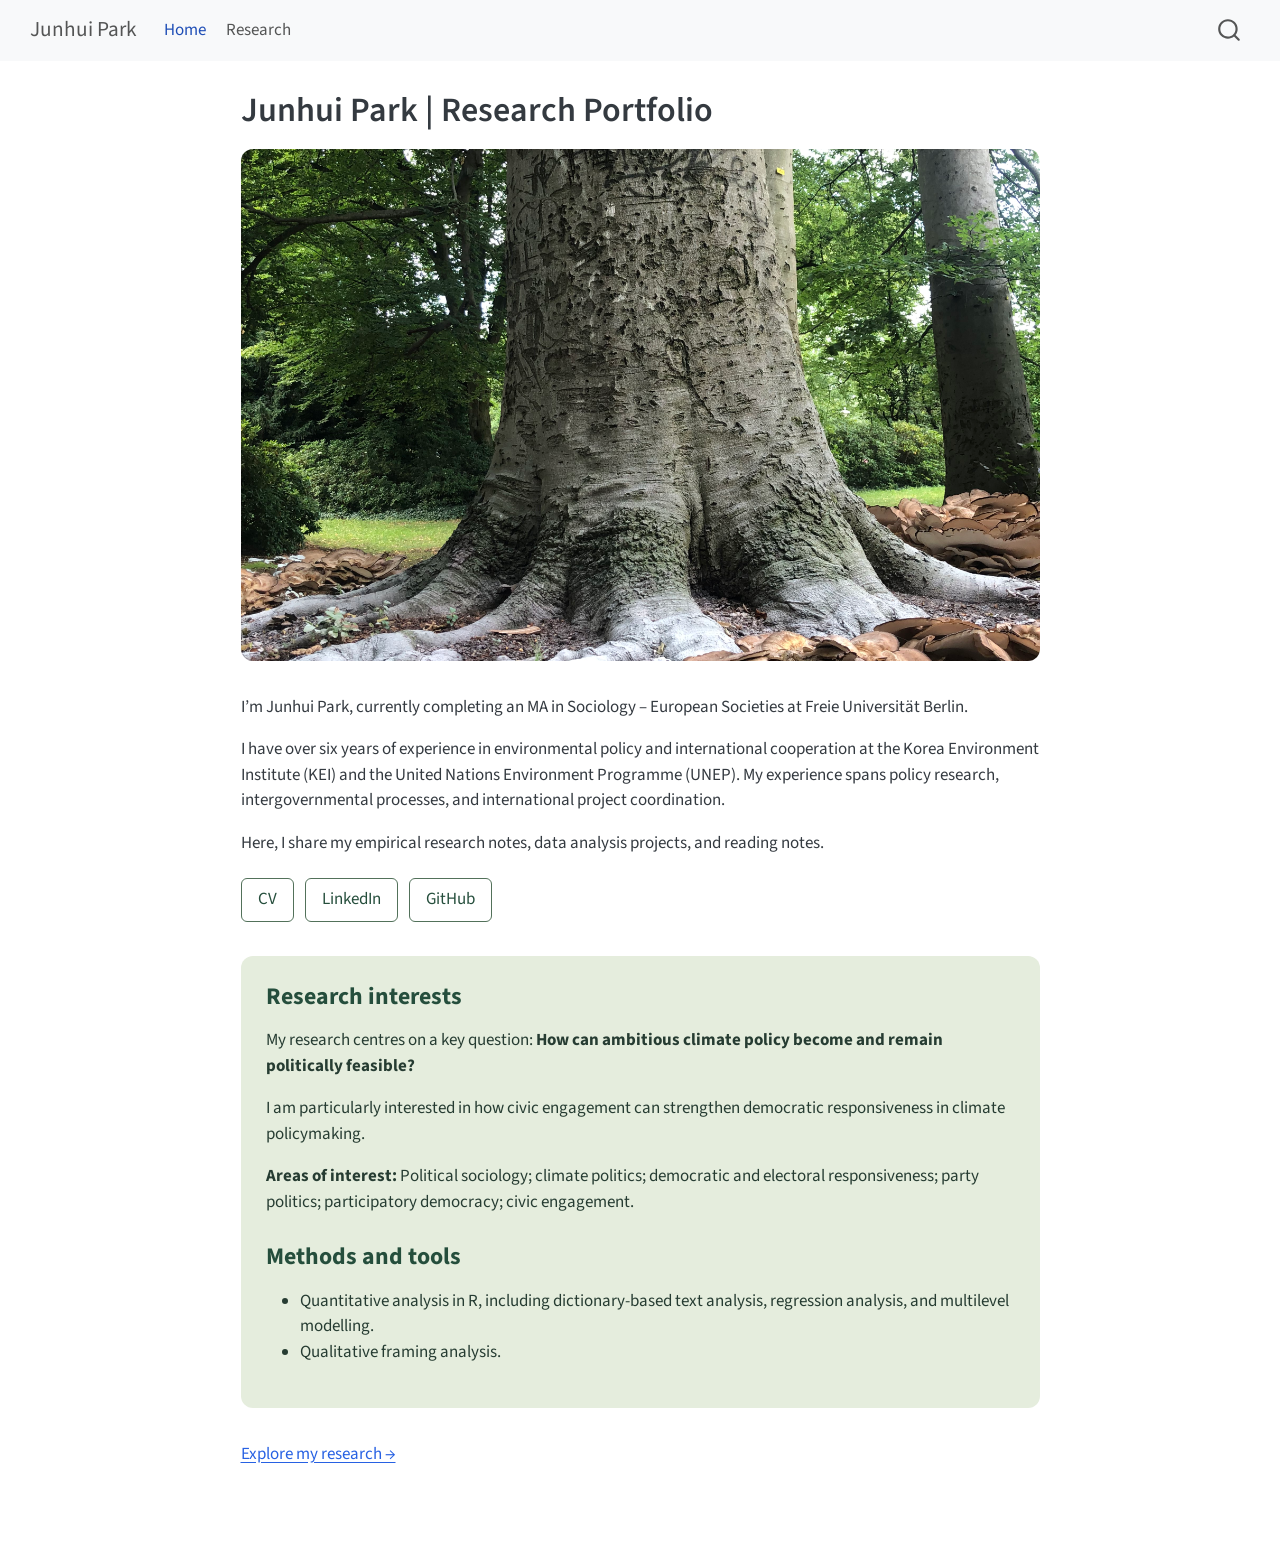
==== docs/index.html @ 2f79272e "Add Quarto research portfolio" ====
<!DOCTYPE html>
<html xmlns="http://www.w3.org/1999/xhtml" lang="en" xml:lang="en"><head>

<meta charset="utf-8">
<meta name="generator" content="quarto-1.10.18">

<meta name="viewport" content="width=device-width, initial-scale=1.0, user-scalable=yes">


<title>Junhui Park | Research Portfolio – Junhui Park</title>
<style>
/* Default styles provided by pandoc.
** See https://pandoc.org/MANUAL.html#variables-for-html for config info.
*/
span.smallcaps{font-variant: small-caps;}
div.columns{display: flex; gap: 1.5em;}
div.column{flex: auto;}
@media screen {
div.columns{gap: min(4vw, 1.5em);}
div.column{overflow-x: auto;}
}
div.hanging-indent{margin-left: 1.5em; text-indent: -1.5em;}
ul.task-list{list-style: none;}
ul.task-list li input[type="checkbox"] {
  width: 0.8em;
  margin: 0 0.8em 0.2em -1em; /* quarto-specific, see https://github.com/quarto-dev/quarto-cli/issues/4556 */ 
  vertical-align: middle;
}
</style>


<script src="site_libs/quarto-nav/quarto-nav.js"></script>
<script src="site_libs/quarto-nav/headroom.min.js"></script>
<script src="site_libs/clipboard/clipboard.min.js"></script>
<script src="site_libs/quarto-search/autocomplete.umd.js"></script>
<script src="site_libs/quarto-search/fuse.min.js"></script>
<script src="site_libs/quarto-search/quarto-search.js"></script>
<meta name="quarto:offset" content="./">
<script src="site_libs/quarto-html/quarto.js" type="module"></script>
<script src="site_libs/quarto-html/tabsets/tabsets.js" type="module"></script>
<script src="site_libs/quarto-html/popper.min.js"></script>
<script src="site_libs/quarto-html/tippy.umd.min.js"></script>
<script src="site_libs/quarto-html/anchor.min.js"></script>
<link href="site_libs/quarto-html/tippy.css" rel="stylesheet">
<link href="site_libs/quarto-html/quarto-syntax-highlighting-64a204ab8560d761af7679ceaba22944.css" rel="stylesheet" id="quarto-text-highlighting-styles">
<script src="site_libs/bootstrap/bootstrap.min.js"></script>
<link href="site_libs/bootstrap/bootstrap-icons.css" rel="stylesheet">
<link href="site_libs/bootstrap/bootstrap-445b8638c3d06994fee0907d791121c4.min.css" rel="stylesheet" append-hash="true" id="quarto-bootstrap" data-mode="light">
<script id="quarto-search-options" type="application/json">{
  "location": "navbar",
  "copy-button": false,
  "collapse-after": 3,
  "panel-placement": "end",
  "type": "overlay",
  "limit": 50,
  "keyboard-shortcut": [
    "f",
    "/",
    "s"
  ],
  "show-item-context": false,
  "language": {
    "search-no-results-text": "No results",
    "search-matching-documents-text": "matching documents",
    "search-copy-link-title": "Copy link to search",
    "search-hide-matches-text": "Hide additional matches",
    "search-more-match-text": "more match in this document",
    "search-more-matches-text": "more matches in this document",
    "search-clear-button-title": "Clear",
    "search-text-placeholder": "",
    "search-detached-cancel-button-title": "Cancel",
    "search-submit-button-title": "Submit",
    "search-label": "Search"
  }
}</script>
<style>
.portfolio-home { text-align: left; }
.portfolio-home .home-cover {
  display: block;
  width: 100%;
  height: clamp(280px, 40vw, 560px);
  object-fit: cover;
  border-radius: 12px;
  margin-bottom: 2rem;
}
.portfolio-home .home-links p {
  display: flex;
  flex-wrap: wrap;
  gap: 0.65rem;
  margin: 1.25rem 0 2rem;
}
.portfolio-home .home-links a {
  display: inline-block;
  padding: 0.5rem 0.95rem;
  border: 1px solid #52715a;
  border-radius: 6px;
  color: #254e3c;
  text-decoration: none;
}
.portfolio-home .home-links a:hover {
  background-color: #e5eddd;
}
.portfolio-home .home-links a:focus-visible {
  outline: 3px solid #52715a;
  outline-offset: 3px;
}
.portfolio-home .home-interests {
  display: block;
  width: 100%;
  margin: 2rem 0;
  padding: 1.5rem;
  border-radius: 12px;
  background-color: #e5eddd;
  color: #263c32;
}
.portfolio-home .home-interests h2 {
  margin-top: 0;
  padding-bottom: 0;
  border-bottom: none;
  color: #254e3c;
  font-size: 1.4rem;
  font-weight: 700;
}
.portfolio-home .home-interests .methods-heading {
  margin-top: 1.6rem;
}
.portfolio-home .home-interests p:last-child {
  margin-bottom: 0;
}
</style>


<link rel="stylesheet" href="styles.css">
</head>

<body class="nav-fixed fullcontent quarto-light">

<div id="quarto-search-results"></div>
  <header id="quarto-header" class="headroom fixed-top">
    <nav class="navbar navbar-expand-lg " data-bs-theme="dark">
      <div class="navbar-container container-fluid">
      <div class="navbar-brand-container mx-auto">
    <a class="navbar-brand" href="./index.html">
    <span class="navbar-title">Junhui Park</span>
    </a>
  </div>
            <div id="quarto-search" class="" title="Search"></div>
          <button class="navbar-toggler" type="button" data-bs-toggle="collapse" data-bs-target="#navbarCollapse" aria-controls="navbarCollapse" role="menu" aria-expanded="false" aria-label="Toggle navigation" onclick="if (window.quartoToggleHeadroom) { window.quartoToggleHeadroom(); }">
  <span class="navbar-toggler-icon"></span>
</button>
          <div class="collapse navbar-collapse" id="navbarCollapse">
            <ul class="navbar-nav navbar-nav-scroll me-auto">
  <li class="nav-item">
    <a class="nav-link active" href="./index.html" aria-current="page"> 
<span class="menu-text">Home</span></a>
  </li>  
  <li class="nav-item">
    <a class="nav-link" href="./research.html"> 
<span class="menu-text">Research</span></a>
  </li>  
</ul>
          </div> <!-- /navcollapse -->
            <div class="quarto-navbar-tools">
</div>
      </div> <!-- /container-fluid -->
    </nav>
</header>
<!-- content -->
<div id="quarto-content" class="quarto-container page-columns page-rows-contents page-layout-article page-navbar">
<!-- sidebar -->
<!-- margin-sidebar -->
    
<!-- main -->
<main class="content" id="quarto-document-content">

<header id="title-block-header" class="quarto-title-block default">
<div class="quarto-title">
<h1 class="title">Junhui Park | Research Portfolio</h1>
</div>



<div class="quarto-title-meta">

    
  
    
  </div>
  


</header>


<div class="portfolio-home">
<p><img src="profile.jpeg" class="home-cover" alt=""></p>
<p>I’m Junhui Park, currently completing an MA in Sociology – European Societies at Freie Universität Berlin.</p>
<p>I have over six years of experience in environmental policy and international cooperation at the Korea Environment Institute (KEI) and the United Nations Environment Programme (UNEP). My experience spans policy research, intergovernmental processes, and international project coordination.</p>
<p>Here, I share my empirical research notes, data analysis projects, and reading notes.</p>
<div class="home-links">
<p><a href="cv.pdf">CV</a> <a href="https://www.linkedin.com/in/junhui-park-3a9761114">LinkedIn</a> <a href="https://github.com/joon-84">GitHub</a></p>
</div>
<div class="home-interests">
<section id="research-interests" class="level2">
<h2 class="anchored" data-anchor-id="research-interests">Research interests</h2>
<p>My research centres on a key question: <strong>How can ambitious climate policy become and remain politically feasible?</strong></p>
<p>I am particularly interested in how civic engagement can strengthen democratic responsiveness in climate policymaking.</p>
<p><strong>Areas of interest:</strong> Political sociology; climate politics; democratic and electoral responsiveness; party politics; participatory democracy; civic engagement.</p>
</section>
<section id="methods-and-tools" class="level2 methods-heading">
<h2 class="methods-heading anchored" data-anchor-id="methods-and-tools">Methods and tools</h2>
<ul>
<li>Quantitative analysis in R, including dictionary-based text analysis, regression analysis, and multilevel modelling.</li>
<li>Qualitative framing analysis.</li>
</ul>
</section>
</div>
<p><a href="./research.html">Explore my research →</a></p>
</div>



</main> <!-- /main -->
<script id="quarto-html-after-body" type="application/javascript">
  window.document.addEventListener("DOMContentLoaded", function (event) {
    const icon = "";
    const anchorJS = new window.AnchorJS();
    anchorJS.options = {
      placement: 'right',
      icon: icon
    };
    anchorJS.add('.anchored');
    const isCodeAnnotation = (el) => {
      for (const clz of el.classList) {
        if (clz.startsWith('code-annotation-')) {                     
          return true;
        }
      }
      return false;
    }
    const onCopySuccess = function(e) {
      // button target
      const button = e.trigger;
      // don't keep focus
      button.blur();
      // flash "checked"
      button.classList.add('code-copy-button-checked');
      var currentTitle = button.getAttribute("title");
      button.setAttribute("title", "Copied!");
      let tooltip;
      if (window.bootstrap) {
        button.setAttribute("data-bs-toggle", "tooltip");
        button.setAttribute("data-bs-placement", "left");
        button.setAttribute("data-bs-title", "Copied!");
        tooltip = new bootstrap.Tooltip(button, 
          { trigger: "manual", 
            customClass: "code-copy-button-tooltip",
            offset: [0, -8]});
        tooltip.show();    
      }
      setTimeout(function() {
        if (tooltip) {
          tooltip.hide();
          button.removeAttribute("data-bs-title");
          button.removeAttribute("data-bs-toggle");
          button.removeAttribute("data-bs-placement");
        }
        button.setAttribute("title", currentTitle);
        button.classList.remove('code-copy-button-checked');
      }, 1000);
      // clear code selection
      e.clearSelection();
    }
    const getTextToCopy = function(trigger) {
      const outerScaffold = trigger.parentElement.cloneNode(true);
      const codeEl = outerScaffold.querySelector('code');
      for (const childEl of codeEl.children) {
        if (isCodeAnnotation(childEl)) {
          childEl.remove();
        }
      }
      return codeEl.innerText;
    }
    const clipboard = new window.ClipboardJS('.code-copy-button:not([data-in-quarto-modal])', {
      text: getTextToCopy
    });
    clipboard.on('success', onCopySuccess);
    if (window.document.getElementById('quarto-embedded-source-code-modal')) {
      const clipboardModal = new window.ClipboardJS('.code-copy-button[data-in-quarto-modal]', {
        text: getTextToCopy,
        container: window.document.getElementById('quarto-embedded-source-code-modal')
      });
      clipboardModal.on('success', onCopySuccess);
    }
      var localhostRegex = new RegExp(/^(?:http|https):\/\/localhost\:?[0-9]*\//);
      var mailtoRegex = new RegExp(/^mailto:/);
        var filterRegex = new RegExp('/' + window.location.host + '/');
      var isInternal = (href) => {
          return filterRegex.test(href) || localhostRegex.test(href) || mailtoRegex.test(href);
      }
      // Inspect non-navigation links and adorn them if external
     var links = window.document.querySelectorAll('a[href]:not(.nav-link):not(.navbar-brand):not(.toc-action):not(.sidebar-link):not(.sidebar-item-toggle):not(.pagination-link):not(.no-external):not([aria-hidden]):not(.dropdown-item):not(.quarto-navigation-tool):not(.about-link)');
      for (var i=0; i<links.length; i++) {
        const link = links[i];
        if (!isInternal(link.href)) {
          // undo the damage that might have been done by quarto-nav.js in the case of
          // links that we want to consider external
          if (link.dataset.originalHref !== undefined) {
            link.href = link.dataset.originalHref;
          }
        }
      }
    function tippyHover(el, contentFn, onTriggerFn, onUntriggerFn) {
      const config = {
        allowHTML: true,
        maxWidth: 500,
        delay: 100,
        arrow: false,
        appendTo: function(el) {
            return el.parentElement;
        },
        interactive: true,
        interactiveBorder: 10,
        theme: 'quarto',
        placement: 'bottom-start',
      };
      if (contentFn) {
        config.content = contentFn;
      }
      if (onTriggerFn) {
        config.onTrigger = onTriggerFn;
      }
      if (onUntriggerFn) {
        config.onUntrigger = onUntriggerFn;
      }
      window.tippy(el, config); 
    }
    const noterefs = window.document.querySelectorAll('a[role="doc-noteref"]');
    for (var i=0; i<noterefs.length; i++) {
      const ref = noterefs[i];
      tippyHover(ref, function() {
        // use id or data attribute instead here
        let href = ref.getAttribute('data-footnote-href') || ref.getAttribute('href');
        try { href = new URL(href).hash; } catch {}
        const id = href.replace(/^#\/?/, "");
        const note = window.document.getElementById(id);
        if (note) {
          return note.innerHTML;
        } else {
          return "";
        }
      });
    }
    const xrefs = window.document.querySelectorAll('a.quarto-xref');
    const processXRef = (id, note) => {
      // Strip column container classes
      const stripColumnClz = (el) => {
        el.classList.remove("page-full", "page-columns");
        if (el.children) {
          for (const child of el.children) {
            stripColumnClz(child);
          }
        }
      }
      stripColumnClz(note)
      if (id === null || id.startsWith('sec-')) {
        // Special case sections, only their first couple elements
        const container = document.createElement("div");
        if (note.children && note.children.length > 2) {
          container.appendChild(note.children[0].cloneNode(true));
          for (let i = 1; i < note.children.length; i++) {
            const child = note.children[i];
            if (child.tagName === "P" && child.innerText === "") {
              continue;
            } else {
              container.appendChild(child.cloneNode(true));
              break;
            }
          }
          if (window.Quarto?.typesetMath) {
            window.Quarto.typesetMath(container);
          }
          return container.innerHTML
        } else {
          if (window.Quarto?.typesetMath) {
            window.Quarto.typesetMath(note);
          }
          return note.innerHTML;
        }
      } else {
        // Remove any anchor links if they are present
        const anchorLink = note.querySelector('a.anchorjs-link');
        if (anchorLink) {
          anchorLink.remove();
        }
        if (window.Quarto?.typesetMath) {
          window.Quarto.typesetMath(note);
        }
        if (note.classList.contains("callout")) {
          return note.outerHTML;
        } else {
          return note.innerHTML;
        }
      }
    }
    for (var i=0; i<xrefs.length; i++) {
      const xref = xrefs[i];
      tippyHover(xref, undefined, function(instance) {
        instance.disable();
        let url = xref.getAttribute('href');
        let hash = undefined; 
        if (url.startsWith('#')) {
          hash = url;
        } else {
          try { hash = new URL(url).hash; } catch {}
        }
        if (hash) {
          const id = hash.replace(/^#\/?/, "");
          const note = window.document.getElementById(id);
          if (note !== null) {
            try {
              const html = processXRef(id, note.cloneNode(true));
              instance.setContent(html);
            } finally {
              instance.enable();
              instance.show();
            }
          } else {
            // See if we can fetch this
            fetch(url.split('#')[0])
            .then(res => res.text())
            .then(html => {
              const parser = new DOMParser();
              const htmlDoc = parser.parseFromString(html, "text/html");
              const note = htmlDoc.getElementById(id);
              if (note !== null) {
                const html = processXRef(id, note);
                instance.setContent(html);
              } 
            }).finally(() => {
              instance.enable();
              instance.show();
            });
          }
        } else {
          // See if we can fetch a full url (with no hash to target)
          // This is a special case and we should probably do some content thinning / targeting
          fetch(url)
          .then(res => res.text())
          .then(html => {
            const parser = new DOMParser();
            const htmlDoc = parser.parseFromString(html, "text/html");
            const note = htmlDoc.querySelector('main.content');
            if (note !== null) {
              // This should only happen for chapter cross references
              // (since there is no id in the URL)
              // remove the first header
              if (note.children.length > 0 && note.children[0].tagName === "HEADER") {
                note.children[0].remove();
              }
              const html = processXRef(null, note);
              instance.setContent(html);
            } 
          }).finally(() => {
            instance.enable();
            instance.show();
          });
        }
      }, function(instance) {
      });
    }
        let selectedAnnoteEl;
        const selectorForAnnotation = ( cell, annotation) => {
          let cellAttr = 'data-code-cell="' + cell + '"';
          let lineAttr = 'data-code-annotation="' +  annotation + '"';
          const selector = 'span[' + cellAttr + '][' + lineAttr + ']';
          return selector;
        }
        const selectCodeLines = (annoteEl) => {
          const doc = window.document;
          const targetCell = annoteEl.getAttribute("data-target-cell");
          const targetAnnotation = annoteEl.getAttribute("data-target-annotation");
          const annoteSpan = window.document.querySelector(selectorForAnnotation(targetCell, targetAnnotation));
          const lines = annoteSpan.getAttribute("data-code-lines").split(",");
          const lineIds = lines.map((line) => {
            return targetCell + "-" + line;
          })
          let top = null;
          let height = null;
          let parent = null;
          if (lineIds.length > 0) {
              //compute the position of the single el (top and bottom and make a div)
              const el = window.document.getElementById(lineIds[0]);
              top = el.offsetTop;
              height = el.offsetHeight;
              parent = el.parentElement.parentElement;
            if (lineIds.length > 1) {
              const lastEl = window.document.getElementById(lineIds[lineIds.length - 1]);
              const bottom = lastEl.offsetTop + lastEl.offsetHeight;
              height = bottom - top;
            }
            if (top !== null && height !== null && parent !== null) {
              // cook up a div (if necessary) and position it 
              let div = window.document.getElementById("code-annotation-line-highlight");
              if (div === null) {
                div = window.document.createElement("div");
                div.setAttribute("id", "code-annotation-line-highlight");
                div.style.position = 'absolute';
                parent.appendChild(div);
              }
              div.style.top = top - 2 + "px";
              div.style.height = height + 4 + "px";
              div.style.left = 0;
              let gutterDiv = window.document.getElementById("code-annotation-line-highlight-gutter");
              if (gutterDiv === null) {
                gutterDiv = window.document.createElement("div");
                gutterDiv.setAttribute("id", "code-annotation-line-highlight-gutter");
                gutterDiv.style.position = 'absolute';
                const codeCell = window.document.getElementById(targetCell);
                const gutter = codeCell.querySelector('.code-annotation-gutter');
                gutter.appendChild(gutterDiv);
              }
              gutterDiv.style.top = top - 2 + "px";
              gutterDiv.style.height = height + 4 + "px";
            }
            selectedAnnoteEl = annoteEl;
          }
        };
        const unselectCodeLines = () => {
          const elementsIds = ["code-annotation-line-highlight", "code-annotation-line-highlight-gutter"];
          elementsIds.forEach((elId) => {
            const div = window.document.getElementById(elId);
            if (div) {
              div.remove();
            }
          });
          selectedAnnoteEl = undefined;
        };
          // Handle positioning of the toggle
      window.addEventListener(
        "resize",
        throttle(() => {
          elRect = undefined;
          if (selectedAnnoteEl) {
            selectCodeLines(selectedAnnoteEl);
          }
        }, 10)
      );
      function throttle(fn, ms) {
      let throttle = false;
      let timer;
        return (...args) => {
          if(!throttle) { // first call gets through
              fn.apply(this, args);
              throttle = true;
          } else { // all the others get throttled
              if(timer) clearTimeout(timer); // cancel #2
              timer = setTimeout(() => {
                fn.apply(this, args);
                timer = throttle = false;
              }, ms);
          }
        };
      }
        // Attach click handler to the DT
        const annoteDls = window.document.querySelectorAll('dt[data-target-cell]');
        for (const annoteDlNode of annoteDls) {
          annoteDlNode.addEventListener('click', (event) => {
            const clickedEl = event.target;
            if (clickedEl !== selectedAnnoteEl) {
              unselectCodeLines();
              const activeEl = window.document.querySelector('dt[data-target-cell].code-annotation-active');
              if (activeEl) {
                activeEl.classList.remove('code-annotation-active');
              }
              selectCodeLines(clickedEl);
              clickedEl.classList.add('code-annotation-active');
            } else {
              // Unselect the line
              unselectCodeLines();
              clickedEl.classList.remove('code-annotation-active');
            }
          });
        }
    const findCites = (el) => {
      const parentEl = el.parentElement;
      if (parentEl) {
        const cites = parentEl.dataset.cites;
        if (cites) {
          return {
            el,
            cites: cites.split(' ')
          };
        } else {
          return findCites(el.parentElement)
        }
      } else {
        return undefined;
      }
    };
    var bibliorefs = window.document.querySelectorAll('a[role="doc-biblioref"]');
    for (var i=0; i<bibliorefs.length; i++) {
      const ref = bibliorefs[i];
      const citeInfo = findCites(ref);
      if (citeInfo) {
        tippyHover(citeInfo.el, function() {
          var popup = window.document.createElement('div');
          citeInfo.cites.forEach(function(cite) {
            var citeDiv = window.document.createElement('div');
            citeDiv.classList.add('hanging-indent');
            citeDiv.classList.add('csl-entry');
            var biblioDiv = window.document.getElementById('ref-' + cite);
            if (biblioDiv) {
              citeDiv.innerHTML = biblioDiv.innerHTML;
            }
            popup.appendChild(citeDiv);
          });
          return popup.innerHTML;
        });
      }
    }
  });
  </script>
</div> <!-- /content -->




</body></html>
---- docs/site_libs/quarto-html/tippy.css ----
.tippy-box[data-animation=fade][data-state=hidden]{opacity:0}[data-tippy-root]{max-width:calc(100vw - 10px)}.tippy-box{position:relative;background-color:#333;color:#fff;border-radius:4px;font-size:14px;line-height:1.4;white-space:normal;outline:0;transition-property:transform,visibility,opacity}.tippy-box[data-placement^=top]>.tippy-arrow{bottom:0}.tippy-box[data-placement^=top]>.tippy-arrow:before{bottom:-7px;left:0;border-width:8px 8px 0;border-top-color:initial;transform-origin:center top}.tippy-box[data-placement^=bottom]>.tippy-arrow{top:0}.tippy-box[data-placement^=bottom]>.tippy-arrow:before{top:-7px;left:0;border-width:0 8px 8px;border-bottom-color:initial;transform-origin:center bottom}.tippy-box[data-placement^=left]>.tippy-arrow{right:0}.tippy-box[data-placement^=left]>.tippy-arrow:before{border-width:8px 0 8px 8px;border-left-color:initial;right:-7px;transform-origin:center left}.tippy-box[data-placement^=right]>.tippy-arrow{left:0}.tippy-box[data-placement^=right]>.tippy-arrow:before{left:-7px;border-width:8px 8px 8px 0;border-right-color:initial;transform-origin:center right}.tippy-box[data-inertia][data-state=visible]{transition-timing-function:cubic-bezier(.54,1.5,.38,1.11)}.tippy-arrow{width:16px;height:16px;color:#333}.tippy-arrow:before{content:"";position:absolute;border-color:transparent;border-style:solid}.tippy-content{position:relative;padding:5px 9px;z-index:1}
---- docs/site_libs/quarto-html/quarto-syntax-highlighting-64a204ab8560d761af7679ceaba22944.css ----
/* quarto syntax highlight colors */
:root {
  --quarto-hl-ot-color: #003B4F;
  --quarto-hl-at-color: #657422;
  --quarto-hl-ss-color: #20794D;
  --quarto-hl-an-color: #5E5E5E;
  --quarto-hl-fu-color: #4758AB;
  --quarto-hl-st-color: #20794D;
  --quarto-hl-cf-color: #003B4F;
  --quarto-hl-op-color: #5E5E5E;
  --quarto-hl-er-color: #AD0000;
  --quarto-hl-bn-color: #AD0000;
  --quarto-hl-al-color: #AD0000;
  --quarto-hl-va-color: #111111;
  --quarto-hl-bu-color: inherit;
  --quarto-hl-ex-color: inherit;
  --quarto-hl-pp-color: #AD0000;
  --quarto-hl-in-color: #5E5E5E;
  --quarto-hl-vs-color: #20794D;
  --quarto-hl-wa-color: #5E5E5E;
  --quarto-hl-do-color: #5E5E5E;
  --quarto-hl-im-color: #00769E;
  --quarto-hl-ch-color: #20794D;
  --quarto-hl-dt-color: #AD0000;
  --quarto-hl-fl-color: #AD0000;
  --quarto-hl-co-color: #5E5E5E;
  --quarto-hl-cv-color: #5E5E5E;
  --quarto-hl-cn-color: #8f5902;
  --quarto-hl-sc-color: #5E5E5E;
  --quarto-hl-dv-color: #AD0000;
  --quarto-hl-kw-color: #003B4F;
}

/* other quarto variables */
:root {
  --quarto-font-monospace: SFMono-Regular, Menlo, Monaco, Consolas, "Liberation Mono", "Courier New", monospace;
}

/* syntax highlight based on Pandoc's rules */
pre > code.sourceCode > span {
  color: #003B4F;
}

code.sourceCode > span {
  color: #003B4F;
}

div.sourceCode,
div.sourceCode pre.sourceCode {
  color: #003B4F;
}

/* Normal */
code span {
  color: #003B4F;
}

/* Alert */
code span.al {
  color: #AD0000;
  font-style: inherit;
}

/* Annotation */
code span.an {
  color: #5E5E5E;
  font-style: inherit;
}

/* Attribute */
code span.at {
  color: #657422;
  font-style: inherit;
}

/* BaseN */
code span.bn {
  color: #AD0000;
  font-style: inherit;
}

/* BuiltIn */
code span.bu {
  font-style: inherit;
}

/* ControlFlow */
code span.cf {
  color: #003B4F;
  font-weight: bold;
  font-style: inherit;
}

/* Char */
code span.ch {
  color: #20794D;
  font-style: inherit;
}

/* Constant */
code span.cn {
  color: #8f5902;
  font-style: inherit;
}

/* Comment */
code span.co {
  color: #5E5E5E;
  font-style: inherit;
}

/* CommentVar */
code span.cv {
  color: #5E5E5E;
  font-style: italic;
}

/* Documentation */
code span.do {
  color: #5E5E5E;
  font-style: italic;
}

/* DataType */
code span.dt {
  color: #AD0000;
  font-style: inherit;
}

/* DecVal */
code span.dv {
  color: #AD0000;
  font-style: inherit;
}

/* Error */
code span.er {
  color: #AD0000;
  font-style: inherit;
}

/* Extension */
code span.ex {
  font-style: inherit;
}

/* Float */
code span.fl {
  color: #AD0000;
  font-style: inherit;
}

/* Function */
code span.fu {
  color: #4758AB;
  font-style: inherit;
}

/* Import */
code span.im {
  color: #00769E;
  font-style: inherit;
}

/* Information */
code span.in {
  color: #5E5E5E;
  font-style: inherit;
}

/* Keyword */
code span.kw {
  color: #003B4F;
  font-weight: bold;
  font-style: inherit;
}

/* Operator */
code span.op {
  color: #5E5E5E;
  font-style: inherit;
}

/* Other */
code span.ot {
  color: #003B4F;
  font-style: inherit;
}

/* Preprocessor */
code span.pp {
  color: #AD0000;
  font-style: inherit;
}

/* SpecialChar */
code span.sc {
  color: #5E5E5E;
  font-style: inherit;
}

/* SpecialString */
code span.ss {
  color: #20794D;
  font-style: inherit;
}

/* String */
code span.st {
  color: #20794D;
  font-style: inherit;
}

/* Variable */
code span.va {
  color: #111111;
  font-style: inherit;
}

/* VerbatimString */
code span.vs {
  color: #20794D;
  font-style: inherit;
}

/* Warning */
code span.wa {
  color: #5E5E5E;
  font-style: italic;
}

.prevent-inlining {
  content: "</";
}

/*# sourceMappingURL=9d8d5bb603a83b8298b89080a598c93b.css.map */
---- docs/styles.css ----
/* css styles */
.home-layout {
 display: grid;
 grid-template-columns: 1fr;
 gap: 3rem;
 align-items: start;
 margin-top: 2rem;
}

.home-interests {
 background-color: #e5eddd;
 padding: 1.5rem;
 border-radius: 12px;
}

.home-interests h2 {
 margin-top: 0;
 font-size: 1.3rem;
 border-bottom: none;
}

@media (max-width: 768px) {
 .home-layout {
  grid-template-columns: 1fr;
 }
}


.about-text {
width: 100%;
text-align: left;
}
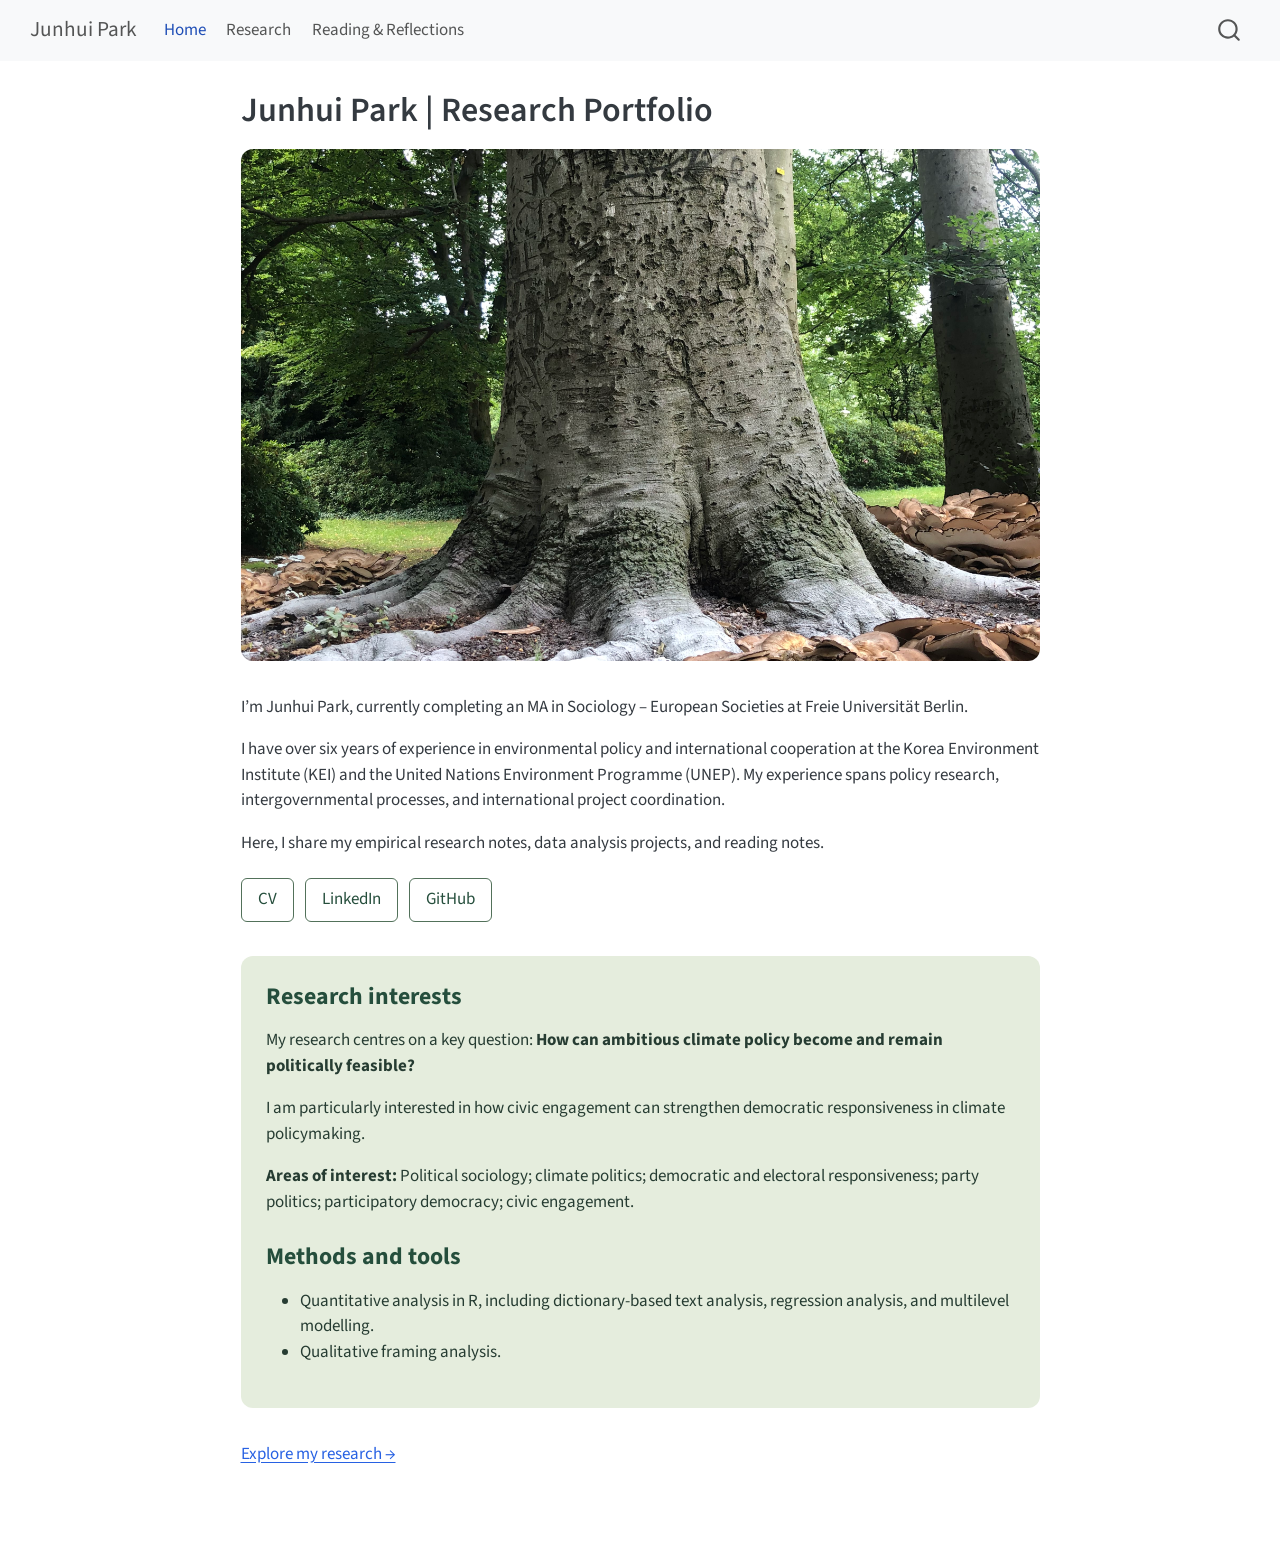
==== commit af9f9008: "Add Reading and Reflections section" ====
--- a/docs/index.html
+++ b/docs/index.html
@@ -158,6 +158,10 @@
     <a class="nav-link" href="./research.html"> 
 <span class="menu-text">Research</span></a>
   </li>  
+  <li class="nav-item">
+    <a class="nav-link" href="./reading.html"> 
+<span class="menu-text">Reading &amp; Reflections</span></a>
+  </li>  
 </ul>
           </div> <!-- /navcollapse -->
             <div class="quarto-navbar-tools">
@@ -198,7 +202,7 @@
 <p>I have over six years of experience in environmental policy and international cooperation at the Korea Environment Institute (KEI) and the United Nations Environment Programme (UNEP). My experience spans policy research, intergovernmental processes, and international project coordination.</p>
 <p>Here, I share my empirical research notes, data analysis projects, and reading notes.</p>
 <div class="home-links">
-<p><a href="cv.pdf">CV</a> <a href="https://www.linkedin.com/in/junhui-park-3a9761114">LinkedIn</a> <a href="https://github.com/joon-84">GitHub</a></p>
+<p><a href="cv.pdf">CV</a> <a href="https://www.linkedin.com/in/junhui-park-3a9761114">LinkedIn</a> <a href="https://github.com/junhui-park">GitHub</a></p>
 </div>
 <div class="home-interests">
 <section id="research-interests" class="level2">
@@ -294,7 +298,7 @@
     }
       var localhostRegex = new RegExp(/^(?:http|https):\/\/localhost\:?[0-9]*\//);
       var mailtoRegex = new RegExp(/^mailto:/);
-        var filterRegex = new RegExp('/' + window.location.host + '/');
+        var filterRegex = new RegExp("https:\/\/junhui-park\.github\.io");
       var isInternal = (href) => {
           return filterRegex.test(href) || localhostRegex.test(href) || mailtoRegex.test(href);
       }
